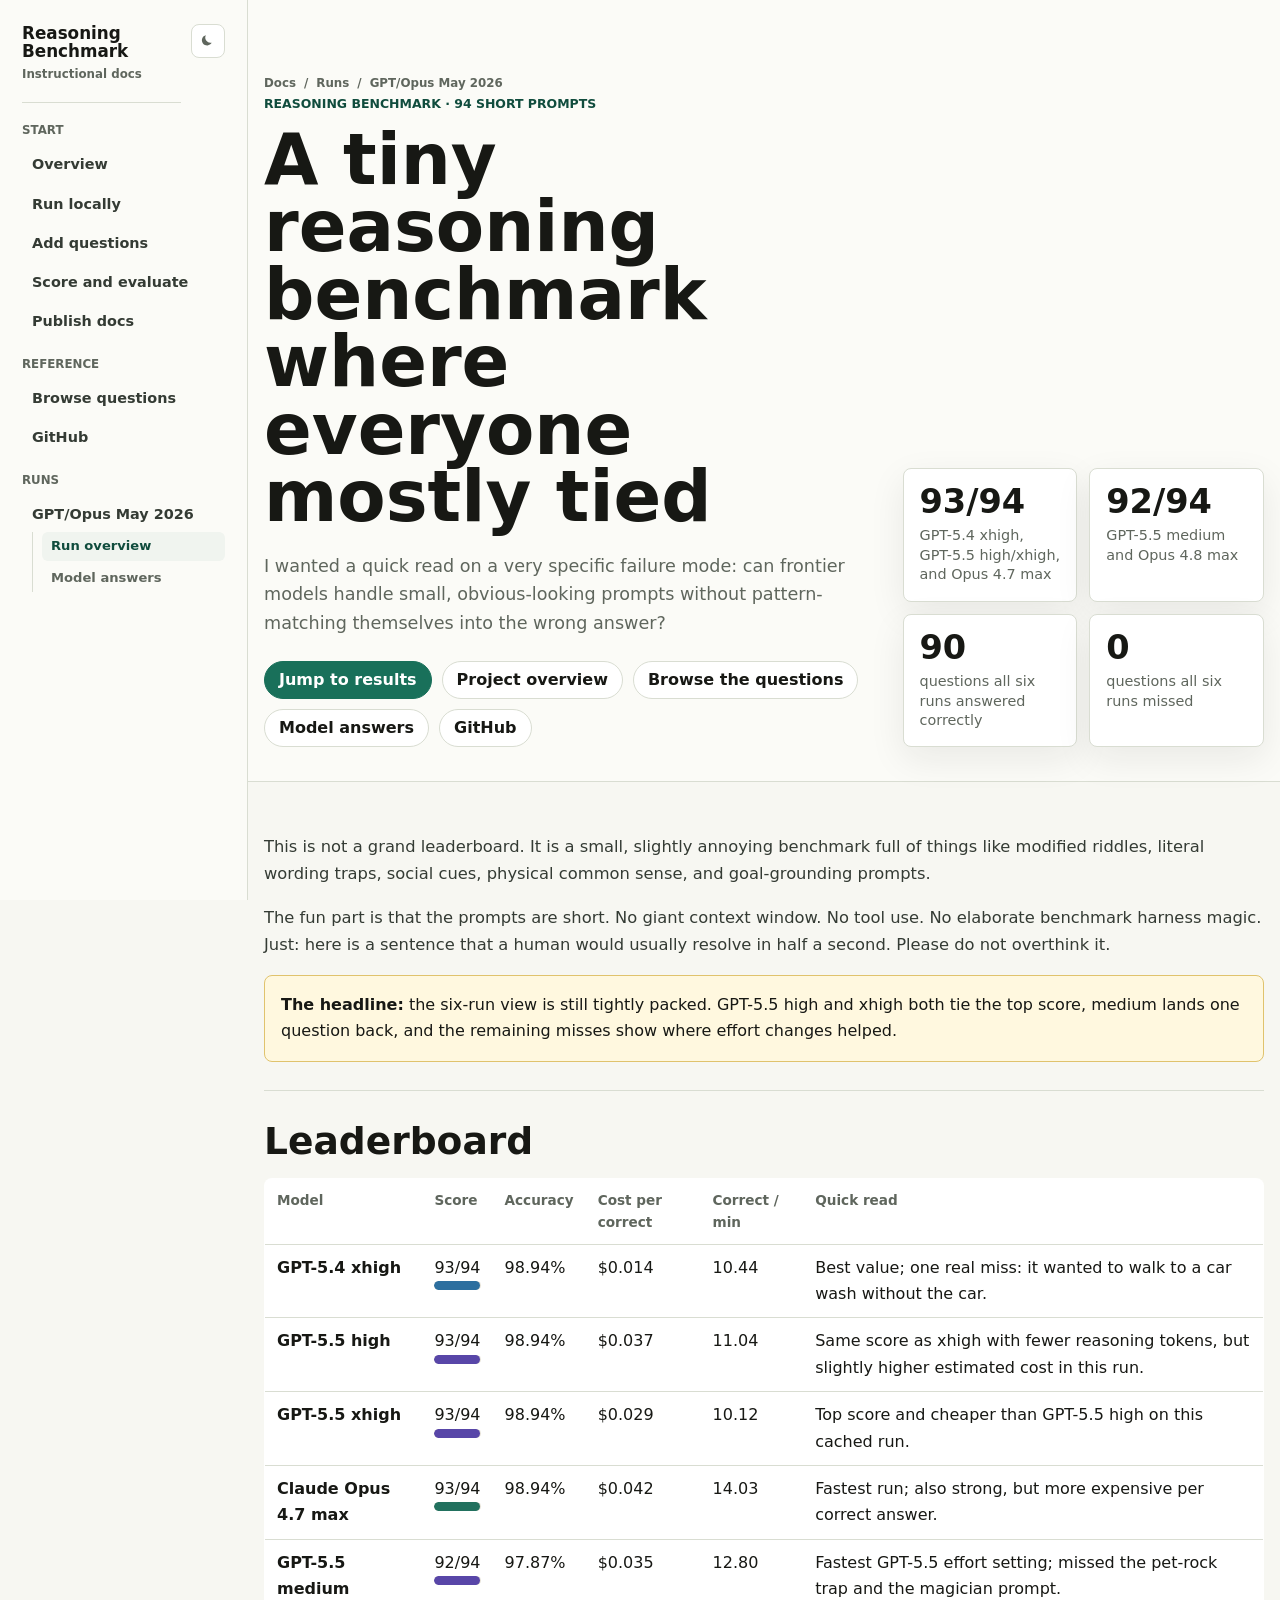
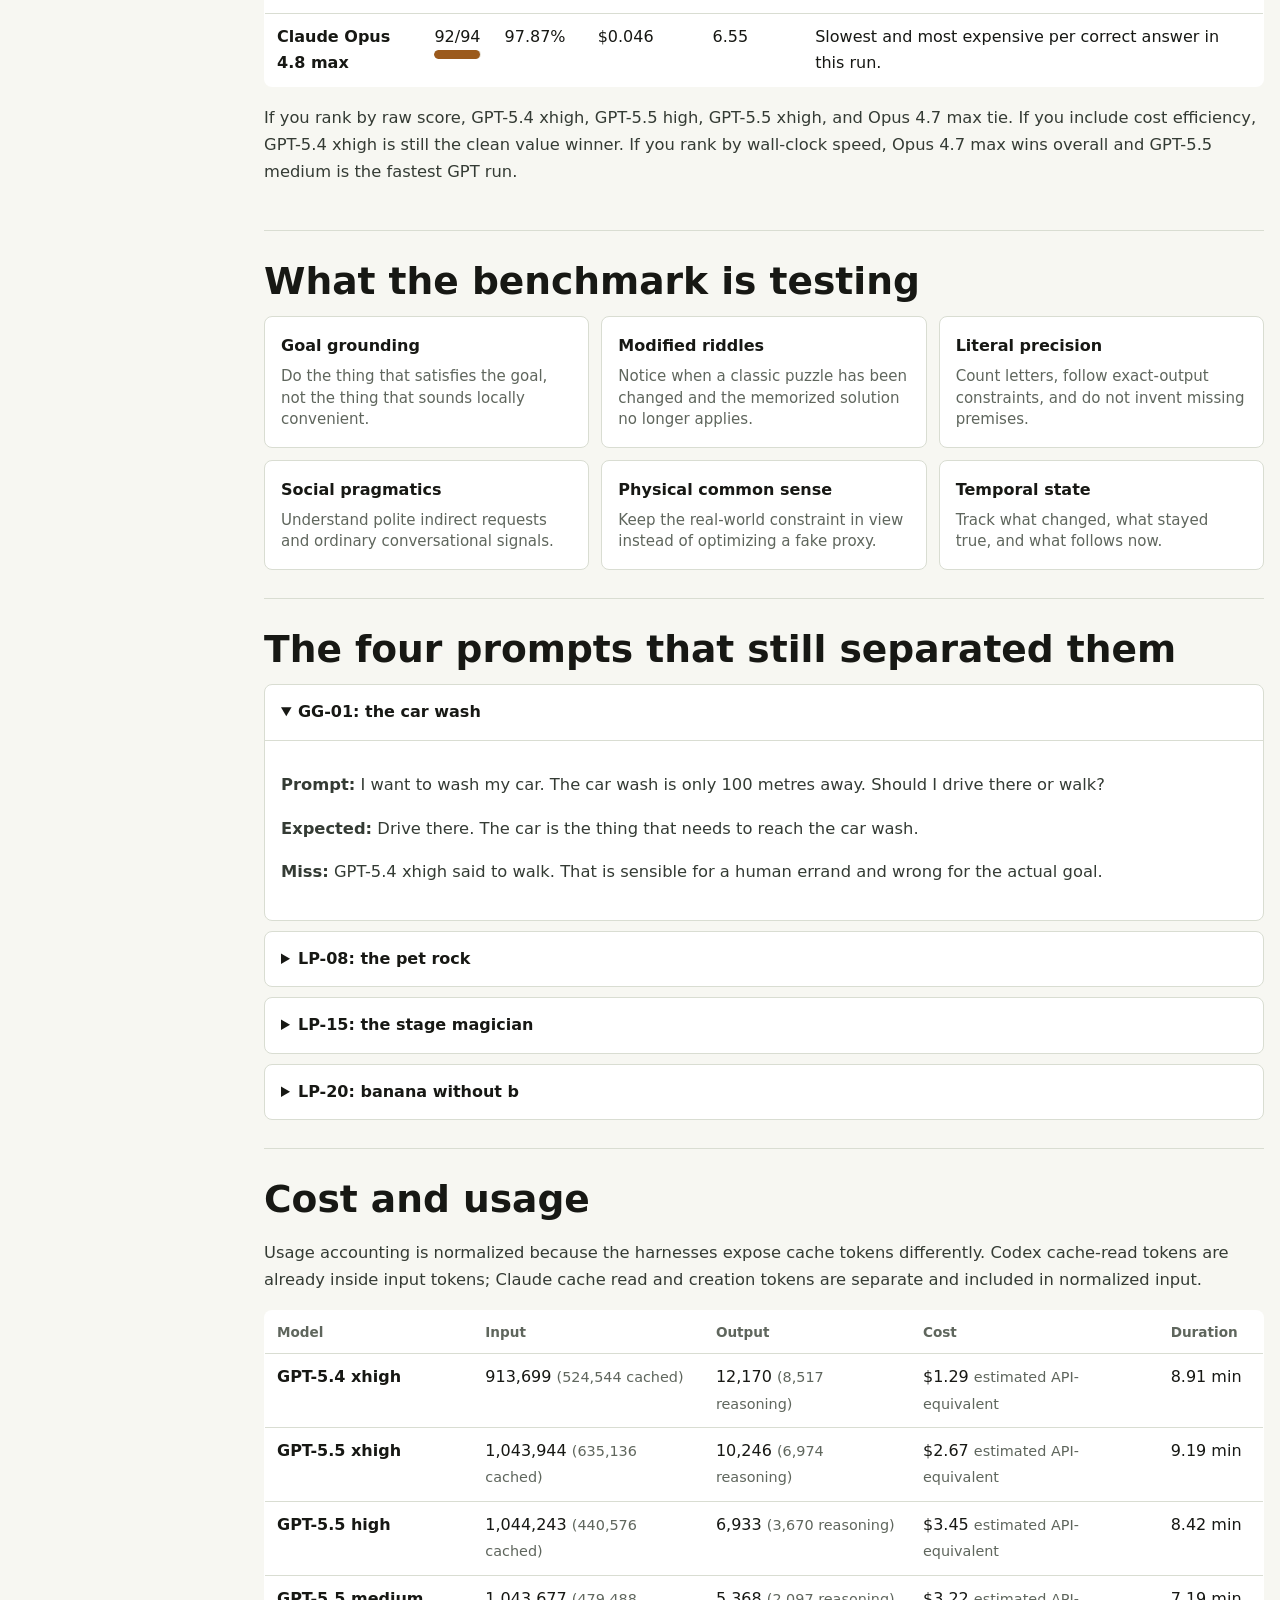
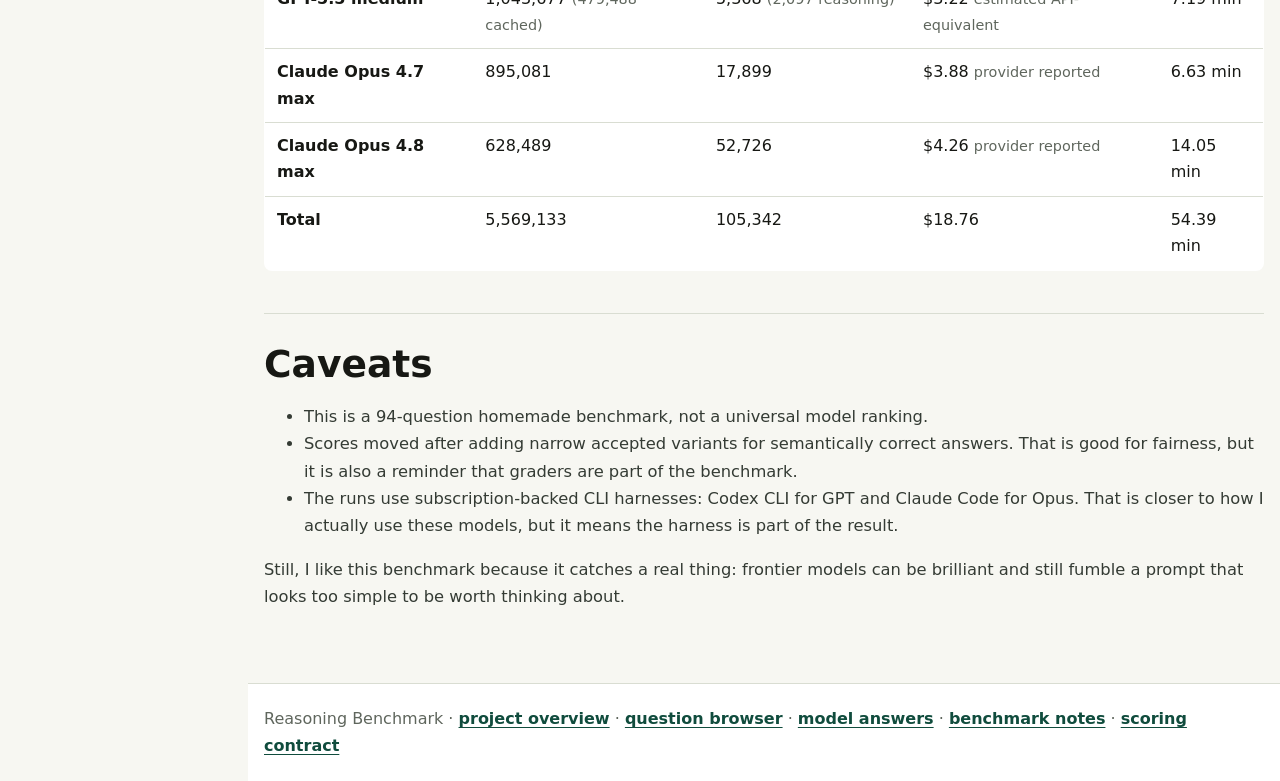
==== docs/runs/gpt-opus-2026-05/index.html @ 8b5be76e "docs: add reasoning benchmark docs site" ====
<!doctype html>
<html lang="en">
  <head>
    <meta charset="utf-8">
    <meta name="viewport" content="width=device-width, initial-scale=1">
    <title>A tiny reasoning benchmark where everyone mostly tied</title>
    <link rel="stylesheet" href="../../site.css">
    <script src="../../theme.js" defer></script>
    <style>
      :root {
        color-scheme: light;
        --bg: #f7f7f2;
        --panel: #ffffff;
        --ink: #171814;
        --muted: #5f665d;
        --line: #d9ddd2;
        --accent: #19705a;
        --accent-dark: #104c3d;
        --blue: #2d6f9f;
        --purple: #5846a8;
        --green: #22715f;
        --amber: #9b5a1c;
        --soft: #eef4ef;
        --warn: #fff8df;
        font-family: Inter, ui-sans-serif, system-ui, -apple-system, BlinkMacSystemFont, "Segoe UI", sans-serif;
      }

      * {
        box-sizing: border-box;
      }

      body {
        margin: 0;
        background: var(--bg);
        color: var(--ink);
      }

      a {
        color: var(--accent-dark);
        font-weight: 700;
      }

      .wrap {
        width: min(1080px, calc(100% - 32px));
        margin: 0 auto;
      }

      header {
        border-bottom: 1px solid var(--line);
        background: #fbfbf7;
      }

      .hero {
        display: grid;
        grid-template-columns: minmax(0, 1.25fr) minmax(280px, 0.75fr);
        gap: 36px;
        align-items: end;
        padding: 54px 0 34px;
      }

      .eyebrow {
        margin: 0 0 12px;
        color: var(--accent-dark);
        font-size: 0.78rem;
        font-weight: 850;
        letter-spacing: 0;
        text-transform: uppercase;
      }

      h1 {
        margin: 0;
        max-width: 820px;
        font-size: clamp(2.25rem, 5.5vw, 5rem);
        line-height: 0.96;
        letter-spacing: 0;
      }

      .lede {
        max-width: 760px;
        margin: 20px 0 0;
        color: var(--muted);
        font-size: 1.1rem;
        line-height: 1.62;
      }

      .actions,
      .pills {
        display: flex;
        flex-wrap: wrap;
        gap: 10px;
      }

      .actions {
        margin-top: 24px;
      }

      .button,
      .pill {
        display: inline-flex;
        min-height: 38px;
        align-items: center;
        justify-content: center;
        border: 1px solid var(--line);
        border-radius: 999px;
        background: var(--panel);
        padding: 0 14px;
        text-decoration: none;
      }

      .button.primary {
        border-color: var(--accent);
        background: var(--accent);
        color: #ffffff;
      }

      .scoreboard {
        display: grid;
        grid-template-columns: repeat(2, minmax(0, 1fr));
        gap: 12px;
      }

      .score-card {
        border: 1px solid var(--line);
        border-radius: 8px;
        background: var(--panel);
        padding: 16px;
        box-shadow: 0 12px 36px rgba(23, 24, 20, 0.08);
      }

      .score-card strong {
        display: block;
        font-size: 2.1rem;
        line-height: 1;
      }

      .score-card span {
        display: block;
        margin-top: 8px;
        color: var(--muted);
        font-size: 0.9rem;
        line-height: 1.35;
      }

      main {
        padding: 34px 0 56px;
      }

      article {
        display: grid;
        gap: 28px;
      }

      section {
        border-top: 1px solid var(--line);
        padding-top: 28px;
      }

      section:first-child {
        border-top: 0;
        padding-top: 0;
      }

      h2 {
        margin: 0 0 12px;
        font-size: clamp(1.55rem, 3vw, 2.35rem);
        letter-spacing: 0;
      }

      h3 {
        margin: 18px 0 8px;
        font-size: 1.05rem;
      }

      p,
      li {
        color: #343b34;
        font-size: 1.02rem;
        line-height: 1.68;
      }

      .note {
        border: 1px solid #e0c36d;
        border-radius: 8px;
        background: var(--warn);
        padding: 16px;
      }

      .grid {
        display: grid;
        grid-template-columns: repeat(3, minmax(0, 1fr));
        gap: 12px;
      }

      .mini-card {
        border: 1px solid var(--line);
        border-radius: 8px;
        background: var(--panel);
        padding: 16px;
      }

      .mini-card strong {
        display: block;
        margin-bottom: 6px;
      }

      .mini-card p {
        margin: 0;
        color: var(--muted);
        font-size: 0.94rem;
      }

      table {
        width: 100%;
        border-collapse: collapse;
        overflow: hidden;
        border: 1px solid var(--line);
        border-radius: 8px;
        background: var(--panel);
        display: table;
        margin: 14px 0;
      }

      th,
      td {
        border-bottom: 1px solid var(--line);
        padding: 10px 12px;
        text-align: left;
        vertical-align: top;
      }

      th {
        color: var(--muted);
        font-size: 0.85rem;
      }

      .model {
        font-weight: 800;
      }

      .sub {
        color: var(--muted);
        font-size: 0.9rem;
      }

      .bar {
        width: 100%;
        height: 9px;
        overflow: hidden;
        border-radius: 999px;
        background: #e7e3d9;
      }

      .bar span {
        display: block;
        height: 100%;
        border-radius: inherit;
      }

      .g54 span {
        background: var(--blue);
      }

      .g55 span {
        background: var(--purple);
      }

      .o47 span {
        background: var(--green);
      }

      .o48 span {
        background: var(--amber);
      }

      details {
        border: 1px solid var(--line);
        border-radius: 8px;
        background: var(--panel);
        padding: 0;
      }

      details + details {
        margin-top: 10px;
      }

      summary {
        cursor: pointer;
        padding: 14px 16px;
        font-weight: 800;
      }

      .case-body {
        border-top: 1px solid var(--line);
        padding: 14px 16px 18px;
      }

      code {
        border-radius: 5px;
        background: #eee8df;
        padding: 2px 5px;
      }

      footer {
        border-top: 1px solid var(--line);
        background: #ffffff;
        color: var(--muted);
        padding: 22px 0;
      }

      @media (max-width: 880px) {
        .hero,
        .grid {
          grid-template-columns: 1fr;
        }

        .scoreboard {
          grid-template-columns: 1fr;
        }

        table {
          font-size: 0.92rem;
        }
      }
    </style>
  </head>
  <body>
    <div class="docs-shell">
      <nav class="global-nav" aria-label="Documentation">
        <a class="site-mark" href="../../index.html"><strong>Reasoning Benchmark</strong><span>Instructional docs</span></a>
        <button class="theme-toggle" type="button" data-theme-toggle aria-label="Toggle color theme" aria-pressed="false">Dark</button>
        <div class="nav-section">
          <p class="nav-section-title">Start</p>
          <a href="../../index.html">Overview</a>
          <a href="../../guides/run-locally.html">Run locally</a>
          <a href="../../guides/add-questions.html">Add questions</a>
          <a href="../../guides/score-evaluate.html">Score and evaluate</a>
          <a href="../../guides/publish-docs.html">Publish docs</a>
        </div>
        <div class="nav-section">
          <p class="nav-section-title">Reference</p>
          <a href="../../questions.html">Browse questions</a>
          <a href="https://github.com/calvinnwq/reasoning-benchmark">GitHub</a>
        </div>
        <div class="nav-section">
          <p class="nav-section-title">Runs</p>
          <div class="nav-tree">
            <a class="nav-parent" href="./">GPT/Opus May 2026</a>
            <div class="nav-children">
              <a href="./" aria-current="page">Run overview</a>
              <a href="answers.html">Model answers</a>
            </div>
          </div>
        </div>
      </nav>
      <div class="docs-content">
    <header>
      <div class="wrap hero">
        <div>
          <nav class="breadcrumbs" aria-label="Breadcrumbs"><a href="../../index.html">Docs</a><span>/</span><span>Runs</span><span>/</span><span>GPT/Opus May 2026</span></nav>
          <p class="eyebrow">Reasoning benchmark · 94 short prompts</p>
          <h1>A tiny reasoning benchmark where everyone mostly tied</h1>
          <p class="lede">
            I wanted a quick read on a very specific failure mode: can frontier models
            handle small, obvious-looking prompts without pattern-matching themselves
            into the wrong answer?
          </p>
          <div class="actions">
            <a class="button primary" href="#results">Jump to results</a>
            <a class="button" href="../../index.html">Project overview</a>
            <a class="button" href="../../questions.html">Browse the questions</a>
            <a class="button" href="answers.html">Model answers</a>
            <a class="button" href="https://github.com/calvinnwq/reasoning-benchmark">GitHub</a>
          </div>
        </div>

        <div class="scoreboard" aria-label="Topline scores">
          <div class="score-card">
            <strong>93/94</strong>
            <span>GPT-5.4 xhigh, GPT-5.5 high/xhigh, and Opus 4.7 max</span>
          </div>
          <div class="score-card">
            <strong>92/94</strong>
            <span>GPT-5.5 medium and Opus 4.8 max</span>
          </div>
          <div class="score-card">
            <strong>90</strong>
            <span>questions all six runs answered correctly</span>
          </div>
          <div class="score-card">
            <strong>0</strong>
            <span>questions all six runs missed</span>
          </div>
        </div>
      </div>
    </header>

    <main class="wrap">
      <article>
        <section>
          <p>
            This is not a grand leaderboard. It is a small, slightly annoying benchmark
            full of things like modified riddles, literal wording traps, social cues,
            physical common sense, and goal-grounding prompts.
          </p>
          <p>
            The fun part is that the prompts are short. No giant context window. No
            tool use. No elaborate benchmark harness magic. Just: here is a sentence
            that a human would usually resolve in half a second. Please do not overthink it.
          </p>
          <div class="note">
            <strong>The headline:</strong> the six-run view is still tightly packed.
            GPT-5.5 high and xhigh both tie the top score, medium lands one question
            back, and the remaining misses show where effort changes helped.
          </div>
        </section>

        <section id="results">
          <h2>Leaderboard</h2>
          <table>
            <thead>
              <tr>
                <th>Model</th>
                <th>Score</th>
                <th>Accuracy</th>
                <th>Cost per correct</th>
                <th>Correct / min</th>
                <th>Quick read</th>
              </tr>
            </thead>
            <tbody>
              <tr>
                <td class="model">GPT-5.4 xhigh</td>
                <td>93/94<div class="bar g54"><span style="width: 98.94%"></span></div></td>
                <td>98.94%</td>
                <td>$0.014</td>
                <td>10.44</td>
                <td>Best value; one real miss: it wanted to walk to a car wash without the car.</td>
              </tr>
              <tr>
                <td class="model">GPT-5.5 high</td>
                <td>93/94<div class="bar g55"><span style="width: 98.94%"></span></div></td>
                <td>98.94%</td>
                <td>$0.037</td>
                <td>11.04</td>
                <td>Same score as xhigh with fewer reasoning tokens, but slightly higher estimated cost in this run.</td>
              </tr>
              <tr>
                <td class="model">GPT-5.5 xhigh</td>
                <td>93/94<div class="bar g55"><span style="width: 98.94%"></span></div></td>
                <td>98.94%</td>
                <td>$0.029</td>
                <td>10.12</td>
                <td>Top score and cheaper than GPT-5.5 high on this cached run.</td>
              </tr>
              <tr>
                <td class="model">Claude Opus 4.7 max</td>
                <td>93/94<div class="bar o47"><span style="width: 98.94%"></span></div></td>
                <td>98.94%</td>
                <td>$0.042</td>
                <td>14.03</td>
                <td>Fastest run; also strong, but more expensive per correct answer.</td>
              </tr>
              <tr>
                <td class="model">GPT-5.5 medium</td>
                <td>92/94<div class="bar g55"><span style="width: 97.87%"></span></div></td>
                <td>97.87%</td>
                <td>$0.035</td>
                <td>12.80</td>
                <td>Fastest GPT-5.5 effort setting; missed the pet-rock trap and the magician prompt.</td>
              </tr>
              <tr>
                <td class="model">Claude Opus 4.8 max</td>
                <td>92/94<div class="bar o48"><span style="width: 97.87%"></span></div></td>
                <td>97.87%</td>
                <td>$0.046</td>
                <td>6.55</td>
                <td>Slowest and most expensive per correct answer in this run.</td>
              </tr>
            </tbody>
          </table>
          <p>
            If you rank by raw score, GPT-5.4 xhigh, GPT-5.5 high, GPT-5.5 xhigh,
            and Opus 4.7 max tie. If you include cost efficiency, GPT-5.4 xhigh is
            still the clean value winner. If you rank by wall-clock speed, Opus 4.7
            max wins overall and GPT-5.5 medium is the fastest GPT run.
          </p>
        </section>

        <section>
          <h2>What the benchmark is testing</h2>
          <div class="grid">
            <div class="mini-card">
              <strong>Goal grounding</strong>
              <p>Do the thing that satisfies the goal, not the thing that sounds locally convenient.</p>
            </div>
            <div class="mini-card">
              <strong>Modified riddles</strong>
              <p>Notice when a classic puzzle has been changed and the memorized solution no longer applies.</p>
            </div>
            <div class="mini-card">
              <strong>Literal precision</strong>
              <p>Count letters, follow exact-output constraints, and do not invent missing premises.</p>
            </div>
            <div class="mini-card">
              <strong>Social pragmatics</strong>
              <p>Understand polite indirect requests and ordinary conversational signals.</p>
            </div>
            <div class="mini-card">
              <strong>Physical common sense</strong>
              <p>Keep the real-world constraint in view instead of optimizing a fake proxy.</p>
            </div>
            <div class="mini-card">
              <strong>Temporal state</strong>
              <p>Track what changed, what stayed true, and what follows now.</p>
            </div>
          </div>
        </section>

        <section>
          <h2>The four prompts that still separated them</h2>
          <details open>
            <summary>GG-01: the car wash</summary>
            <div class="case-body">
              <p><strong>Prompt:</strong> I want to wash my car. The car wash is only 100 metres away. Should I drive there or walk?</p>
              <p><strong>Expected:</strong> Drive there. The car is the thing that needs to reach the car wash.</p>
              <p><strong>Miss:</strong> GPT-5.4 xhigh said to walk. That is sensible for a human errand and wrong for the actual goal.</p>
            </div>
          </details>
          <details>
            <summary>LP-08: the pet rock</summary>
            <div class="case-body">
              <p><strong>Prompt:</strong> If my pet rock ran away, should I call it or wait for it to come home?</p>
              <p><strong>Expected:</strong> Neither. A rock cannot run away or come home.</p>
              <p><strong>Miss:</strong> GPT-5.5 medium said to wait for it to come home. High and xhigh both rejected the premise.</p>
            </div>
          </details>
          <details>
            <summary>LP-15: the stage magician</summary>
            <div class="case-body">
              <p><strong>Prompt:</strong> A stage magician pretends to saw a person in half during a trick. How many people are there after the trick?</p>
              <p><strong>Expected:</strong> One person, assuming it is a stage trick.</p>
              <p><strong>Misses:</strong> all three GPT-5.5 effort settings and Opus 4.8 counted the magician too. That is not crazy, but it misses what the question is really asking.</p>
            </div>
          </details>
          <details>
            <summary>LP-20: banana without b</summary>
            <div class="case-body">
              <p><strong>Prompt:</strong> Say "banana" without using the letter b.</p>
              <p><strong>Expected:</strong> <code>anana</code></p>
              <p><strong>Misses:</strong> both Opus runs argued that spoken words do not use letters. Clever, but not the intended transformation.</p>
            </div>
          </details>
        </section>

        <section>
          <h2>Cost and usage</h2>
          <p>
            Usage accounting is normalized because the harnesses expose cache tokens
            differently. Codex cache-read tokens are already inside input tokens; Claude
            cache read and creation tokens are separate and included in normalized input.
          </p>
          <table>
            <thead>
              <tr>
                <th>Model</th>
                <th>Input</th>
                <th>Output</th>
                <th>Cost</th>
                <th>Duration</th>
              </tr>
            </thead>
            <tbody>
              <tr>
                <td class="model">GPT-5.4 xhigh</td>
                <td>913,699 <span class="sub">(524,544 cached)</span></td>
                <td>12,170 <span class="sub">(8,517 reasoning)</span></td>
                <td>$1.29 <span class="sub">estimated API-equivalent</span></td>
                <td>8.91 min</td>
              </tr>
              <tr>
                <td class="model">GPT-5.5 xhigh</td>
                <td>1,043,944 <span class="sub">(635,136 cached)</span></td>
                <td>10,246 <span class="sub">(6,974 reasoning)</span></td>
                <td>$2.67 <span class="sub">estimated API-equivalent</span></td>
                <td>9.19 min</td>
              </tr>
              <tr>
                <td class="model">GPT-5.5 high</td>
                <td>1,044,243 <span class="sub">(440,576 cached)</span></td>
                <td>6,933 <span class="sub">(3,670 reasoning)</span></td>
                <td>$3.45 <span class="sub">estimated API-equivalent</span></td>
                <td>8.42 min</td>
              </tr>
              <tr>
                <td class="model">GPT-5.5 medium</td>
                <td>1,043,677 <span class="sub">(479,488 cached)</span></td>
                <td>5,368 <span class="sub">(2,097 reasoning)</span></td>
                <td>$3.22 <span class="sub">estimated API-equivalent</span></td>
                <td>7.19 min</td>
              </tr>
              <tr>
                <td class="model">Claude Opus 4.7 max</td>
                <td>895,081</td>
                <td>17,899</td>
                <td>$3.88 <span class="sub">provider reported</span></td>
                <td>6.63 min</td>
              </tr>
              <tr>
                <td class="model">Claude Opus 4.8 max</td>
                <td>628,489</td>
                <td>52,726</td>
                <td>$4.26 <span class="sub">provider reported</span></td>
                <td>14.05 min</td>
              </tr>
              <tr>
                <td class="model">Total</td>
                <td>5,569,133</td>
                <td>105,342</td>
                <td>$18.76</td>
                <td>54.39 min</td>
              </tr>
            </tbody>
          </table>
        </section>

        <section>
          <h2>Caveats</h2>
          <ul>
            <li>This is a 94-question homemade benchmark, not a universal model ranking.</li>
            <li>Scores moved after adding narrow accepted variants for semantically correct answers. That is good for fairness, but it is also a reminder that graders are part of the benchmark.</li>
            <li>The runs use subscription-backed CLI harnesses: Codex CLI for GPT and Claude Code for Opus. That is closer to how I actually use these models, but it means the harness is part of the result.</li>
          </ul>
          <p>
            Still, I like this benchmark because it catches a real thing: frontier models
            can be brilliant and still fumble a prompt that looks too simple to be worth
            thinking about.
          </p>
        </section>
      </article>
    </main>

    <footer>
      <div class="wrap">
        Reasoning Benchmark · <a href="../../index.html">project overview</a> ·
        <a href="../../questions.html">question browser</a> ·
        <a href="answers.html">model answers</a> ·
        <a href="../../benchmark.md">benchmark notes</a> ·
        <a href="../../scoring.md">scoring contract</a>
      </div>
    </footer>
      </div>
    </div>
  </body>
</html>
---- docs/site.css ----
:root {
  color-scheme: light;
  --bg: #f7f7f2;
  --panel: #ffffff;
  --panel-strong: #f0f4ef;
  --nav-bg: #fbfbf7;
  --ink: #171814;
  --body-ink: #343b34;
  --muted: #62665d;
  --line: #d9ddd2;
  --line-soft: #eef0e8;
  --code-bg: #eef0e8;
  --code-ink: #1f2328;
  --pre-bg: #0f172a;
  --pre-ink: #e6edf3;
  --pre-border: #1f2937;
  --pre-muted: #64748b;
  --accent: #19705a;
  --accent-strong: #104c3d;
  --accent-dark: #104c3d;
  --soft: #eef4ef;
  --warn: #fff8df;
  --amber: #9a5b11;
  --red: #9e3b3b;
  --shadow: 0 12px 40px rgba(23, 24, 20, 0.08);
  font-family: Inter, ui-sans-serif, system-ui, -apple-system, BlinkMacSystemFont, "Segoe UI", sans-serif;
}

html[data-theme="dark"] {
  color-scheme: dark;
  --bg: #090a08;
  --panel: #11140f;
  --panel-strong: #182018;
  --nav-bg: #0d100c;
  --ink: #f5f7ef;
  --body-ink: #d9dfd0;
  --muted: #9aa391;
  --line: #273022;
  --line-soft: #1d241b;
  --code-bg: #1d241b;
  --code-ink: #e6edf3;
  --pre-bg: #06080d;
  --pre-ink: #ecf4e5;
  --pre-border: #1c2030;
  --pre-muted: #7e8ba3;
  --accent: #5ad89f;
  --accent-strong: #91efbf;
  --accent-dark: #91efbf;
  --soft: #152015;
  --warn: #2b2412;
  --amber: #f0bf64;
  --red: #f38a8a;
  --shadow: 0 16px 42px rgba(0, 0, 0, 0.28);
}

* {
  box-sizing: border-box;
}

body {
  margin: 0;
  background: var(--bg);
  color: var(--ink);
  font-family: Inter, ui-sans-serif, system-ui, -apple-system, BlinkMacSystemFont, "Segoe UI", sans-serif;
  font-feature-settings: "cv02", "cv03", "cv04", "cv11";
  line-height: 1.65;
  -webkit-font-smoothing: antialiased;
}

a {
  color: var(--accent-strong);
  font-weight: 600;
  text-decoration-thickness: 1px;
  text-underline-offset: 0.2em;
}

code,
pre {
  font-family: "JetBrains Mono", ui-monospace, SFMono-Regular, Menlo, Consolas, "Liberation Mono", monospace;
}

code {
  border-radius: 5px;
  border: 1px solid var(--line);
  background: var(--code-bg);
  color: var(--code-ink);
  padding: 0.08em 0.35em;
  font-size: 0.88em;
}

pre {
  overflow: auto;
  border: 1px solid var(--pre-border);
  border-radius: 8px;
  background: var(--pre-bg);
  color: var(--pre-ink);
  padding: 14px 18px;
  font-size: 0.9rem;
  font-weight: 500;
  line-height: 1.6;
  scrollbar-color: #334155 transparent;
  scrollbar-width: thin;
}

pre::-webkit-scrollbar {
  width: 8px;
  height: 8px;
}

pre::-webkit-scrollbar-thumb {
  border-radius: 8px;
  background: #334155;
}

pre code {
  display: block;
  border: 0;
  background: transparent;
  color: inherit;
  padding: 0;
  font-size: 1em;
  white-space: pre;
}

.docs-shell {
  display: grid;
  grid-template-columns: 248px minmax(0, 1fr);
  min-height: 100vh;
}

.global-nav {
  position: sticky;
  top: 0;
  display: grid;
  grid-template-columns: minmax(0, 1fr) auto;
  align-content: start;
  column-gap: 10px;
  height: 100vh;
  overflow: auto;
  border-right: 1px solid var(--line);
  background: var(--nav-bg);
  padding: 24px 22px;
  scrollbar-color: var(--line) transparent;
  scrollbar-width: thin;
}

.global-nav::-webkit-scrollbar {
  width: 6px;
}

.global-nav::-webkit-scrollbar-thumb {
  border-radius: 6px;
  background: var(--line);
}

.site-mark {
  display: grid;
  gap: 4px;
  min-width: 0;
  margin-bottom: 18px;
  border-bottom: 1px solid var(--line);
  padding: 0 0 18px;
  text-decoration: none;
}

.site-mark strong {
  color: var(--ink);
  font-size: 1.05rem;
  font-weight: 600;
  line-height: 1.1;
}

.site-mark span,
.nav-section-title,
.breadcrumbs {
  color: var(--muted);
  font-size: 0.74rem;
}

.nav-section {
  display: grid;
  grid-column: 1 / -1;
  gap: 7px;
  margin-top: 0;
  margin-bottom: 18px;
}

.nav-section-title {
  margin: 0;
  font-weight: 600;
  text-transform: uppercase;
}

.global-nav a:not(.site-mark) {
  display: block;
  border-radius: 6px;
  padding: 6px 10px;
  color: var(--body-ink);
  font-size: 0.9rem;
  line-height: 1.4;
  text-decoration: none;
}

.global-nav a:not(.site-mark):hover,
.global-nav a[aria-current="page"] {
  background: var(--panel-strong);
  color: var(--accent-strong);
}

.docs-content {
  min-width: 0;
}

.page-top {
  border-bottom: 1px solid var(--line);
  background: var(--nav-bg);
}

.wrap,
.content,
.hero-inner {
  width: min(1120px, calc(100% - 36px));
  margin-right: auto;
  margin-left: auto;
}

.wide-wrap {
  width: min(1480px, calc(100% - 36px));
  margin-right: auto;
  margin-left: auto;
}

.breadcrumbs {
  display: flex;
  flex-wrap: wrap;
  gap: 8px;
  align-items: center;
  padding-top: 20px;
  font-weight: 750;
}

.breadcrumbs a {
  color: var(--muted);
  text-decoration: none;
}

.hero,
.docs-hero {
  padding: 34px 0 30px;
}

.docs-hero {
  display: grid;
  gap: 18px;
}

.eyebrow {
  margin: 0 0 10px;
  color: var(--muted);
  font-size: 0.72rem;
  font-weight: 600;
  letter-spacing: 0;
  text-transform: uppercase;
}

h1 {
  margin: 0;
  max-width: 860px;
  color: var(--ink);
  font-size: clamp(2.1rem, 4vw, 3.25rem);
  font-weight: 700;
  line-height: 1.06;
  letter-spacing: 0;
}

h2 {
  margin: 0 0 12px;
  color: var(--ink);
  font-size: clamp(1.35rem, 2vw, 1.55rem);
  font-weight: 600;
  line-height: 1.2;
  letter-spacing: 0;
}

h3 {
  margin: 0 0 8px;
  color: var(--ink);
  font-size: 1.1rem;
  font-weight: 600;
}

p,
li {
  color: var(--body-ink);
  font-size: 1rem;
  line-height: 1.68;
}

.lede {
  max-width: 800px;
  margin: 18px 0 0;
  color: var(--muted);
  font-size: 1.08rem;
  line-height: 1.6;
}

.actions,
.card-grid,
.guide-grid {
  display: flex;
  flex-wrap: wrap;
  gap: 10px;
}

.actions {
  margin-top: 22px;
}

.button,
.pill {
  display: inline-flex;
  min-height: 38px;
  align-items: center;
  justify-content: center;
  border: 1px solid var(--line);
  border-radius: 6px;
  background: var(--panel);
  padding: 0 14px;
  color: var(--ink);
  text-decoration: none;
}

.theme-toggle {
  display: inline-flex;
  width: 34px;
  height: 34px;
  flex: 0 0 auto;
  align-items: center;
  justify-content: center;
  border: 1px solid var(--line);
  border-radius: 8px;
  background: var(--panel);
  color: var(--muted);
  cursor: pointer;
  padding: 0;
  transition: border-color 0.15s, color 0.15s, background-color 0.15s, transform 0.12s;
}

.theme-toggle:hover {
  border-color: var(--ink);
  color: var(--ink);
}

.theme-toggle:active {
  transform: scale(0.94);
}

.theme-toggle svg {
  display: block;
  width: 16px;
  height: 16px;
}

.theme-toggle .theme-icon-sun {
  display: none;
}

html[data-theme="dark"] .theme-toggle .theme-icon-sun {
  display: block;
}

html[data-theme="dark"] .theme-toggle .theme-icon-moon {
  display: none;
}

.nav-tree {
  display: grid;
  gap: 4px;
}

.nav-parent {
  font-weight: 650;
}

.nav-children {
  display: grid;
  gap: 3px;
  margin: -2px 0 2px 10px;
  border-left: 1px solid var(--line);
  padding-left: 9px;
}

.global-nav .nav-children a:not(.site-mark) {
  padding: 5px 9px;
  color: var(--muted);
  font-size: 0.82rem;
}

.global-nav .nav-children a:not(.site-mark):hover,
.global-nav .nav-children a[aria-current="page"] {
  color: var(--accent-strong);
}

.button.primary {
  border-color: var(--accent);
  background: var(--accent);
  color: #ffffff;
}

main {
  padding: 30px 0 56px;
}

article {
  display: grid;
  gap: 28px;
}

article > section {
  border-top: 1px solid var(--line);
  padding-top: 28px;
}

article > section:first-child {
  border-top: 0;
  padding-top: 0;
}

.card,
.stat,
.mini-card,
.doc-card,
.note {
  border: 1px solid var(--line);
  border-radius: 8px;
  background: var(--panel);
  padding: 16px;
}

.note {
  border-color: #e0c36d;
  background: var(--warn);
}

.grid,
.summary-grid {
  display: grid;
  grid-template-columns: repeat(3, minmax(0, 1fr));
  gap: 12px;
}

.summary-grid {
  grid-template-columns: repeat(4, minmax(0, 1fr));
}

.doc-card {
  display: grid;
  align-content: start;
  gap: 8px;
  min-height: 150px;
  text-decoration: none;
}

.doc-card strong,
.stat strong {
  color: var(--ink);
  font-size: 1.1rem;
}

.stat strong {
  display: block;
  font-size: 2rem;
  line-height: 1;
}

.doc-card span,
.stat span,
.mini-card p,
.card p {
  margin: 0;
  color: var(--muted);
  font-size: 0.94rem;
  line-height: 1.45;
}

.site-footer {
  border-top: 1px solid var(--line);
  background: var(--panel);
  color: var(--muted);
  padding: 20px 0;
}

html[data-theme="dark"] header,
html[data-theme="dark"] .hero,
html[data-theme="dark"] .page-top {
  background: var(--nav-bg);
}

html[data-theme="dark"] table,
html[data-theme="dark"] th,
html[data-theme="dark"] td,
html[data-theme="dark"] .stat,
html[data-theme="dark"] .score-card,
html[data-theme="dark"] .mini-card,
html[data-theme="dark"] .card,
html[data-theme="dark"] .doc-card,
html[data-theme="dark"] .toolbar,
html[data-theme="dark"] .empty-state,
html[data-theme="dark"] .question-card,
html[data-theme="dark"] .table-wrap {
  border-color: var(--line);
  background: var(--panel);
  color: var(--body-ink);
}

html[data-theme="dark"] .note {
  border-color: #6a5321;
  background: var(--warn);
}

html[data-theme="dark"] p,
html[data-theme="dark"] li,
html[data-theme="dark"] td,
html[data-theme="dark"] .sub,
html[data-theme="dark"] .lede,
html[data-theme="dark"] .toolbar-meta,
html[data-theme="dark"] .active-filters,
html[data-theme="dark"] .doc-card span,
html[data-theme="dark"] .stat span,
html[data-theme="dark"] .mini-card p,
html[data-theme="dark"] .card p {
  color: var(--body-ink);
}

html[data-theme="dark"] th,
html[data-theme="dark"] label,
html[data-theme="dark"] .breadcrumbs,
html[data-theme="dark"] .nav-section-title {
  color: var(--muted);
}

html[data-theme="dark"] input,
html[data-theme="dark"] select,
html[data-theme="dark"] textarea {
  border-color: var(--line);
  background: #0b0d0a;
  color: var(--ink);
}

html[data-theme="dark"] .bar {
  background: #253020;
}

html[data-theme="dark"] tr:hover,
html[data-theme="dark"] .answer-row:hover {
  background: var(--panel-strong);
}

@media (max-width: 960px) {
  .docs-shell {
    grid-template-columns: 1fr;
  }

  .global-nav {
    position: static;
    grid-template-columns: minmax(0, 1fr) auto;
    height: auto;
    border-right: 0;
    border-bottom: 1px solid var(--line);
  }

  .nav-section {
    grid-template-columns: repeat(2, minmax(0, 1fr));
  }

  .nav-section-title {
    grid-column: 1 / -1;
  }

  .grid,
  .summary-grid {
    grid-template-columns: 1fr;
  }
}

@media (max-width: 560px) {
  .wrap,
  .content,
  .hero-inner,
  .wide-wrap {
    width: min(100% - 22px, 1480px);
  }

  .nav-section {
    grid-template-columns: 1fr;
  }
}
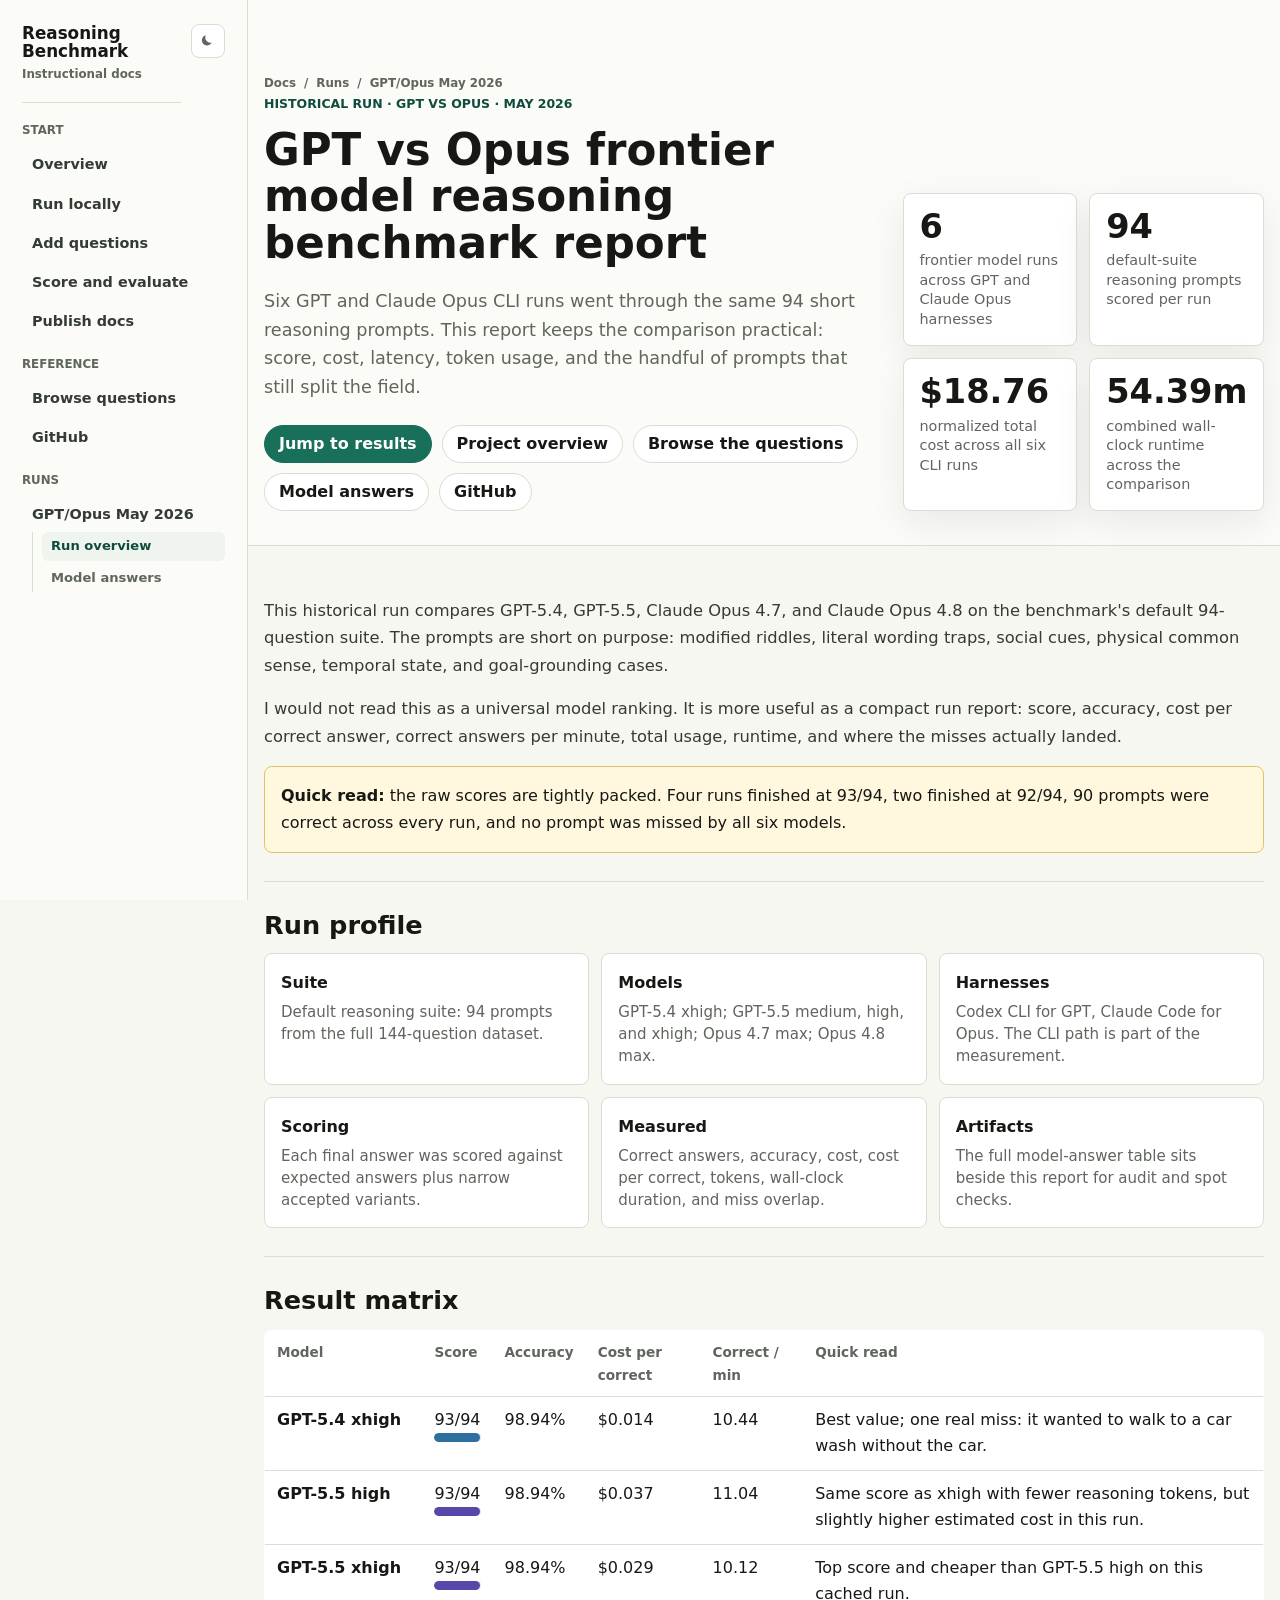
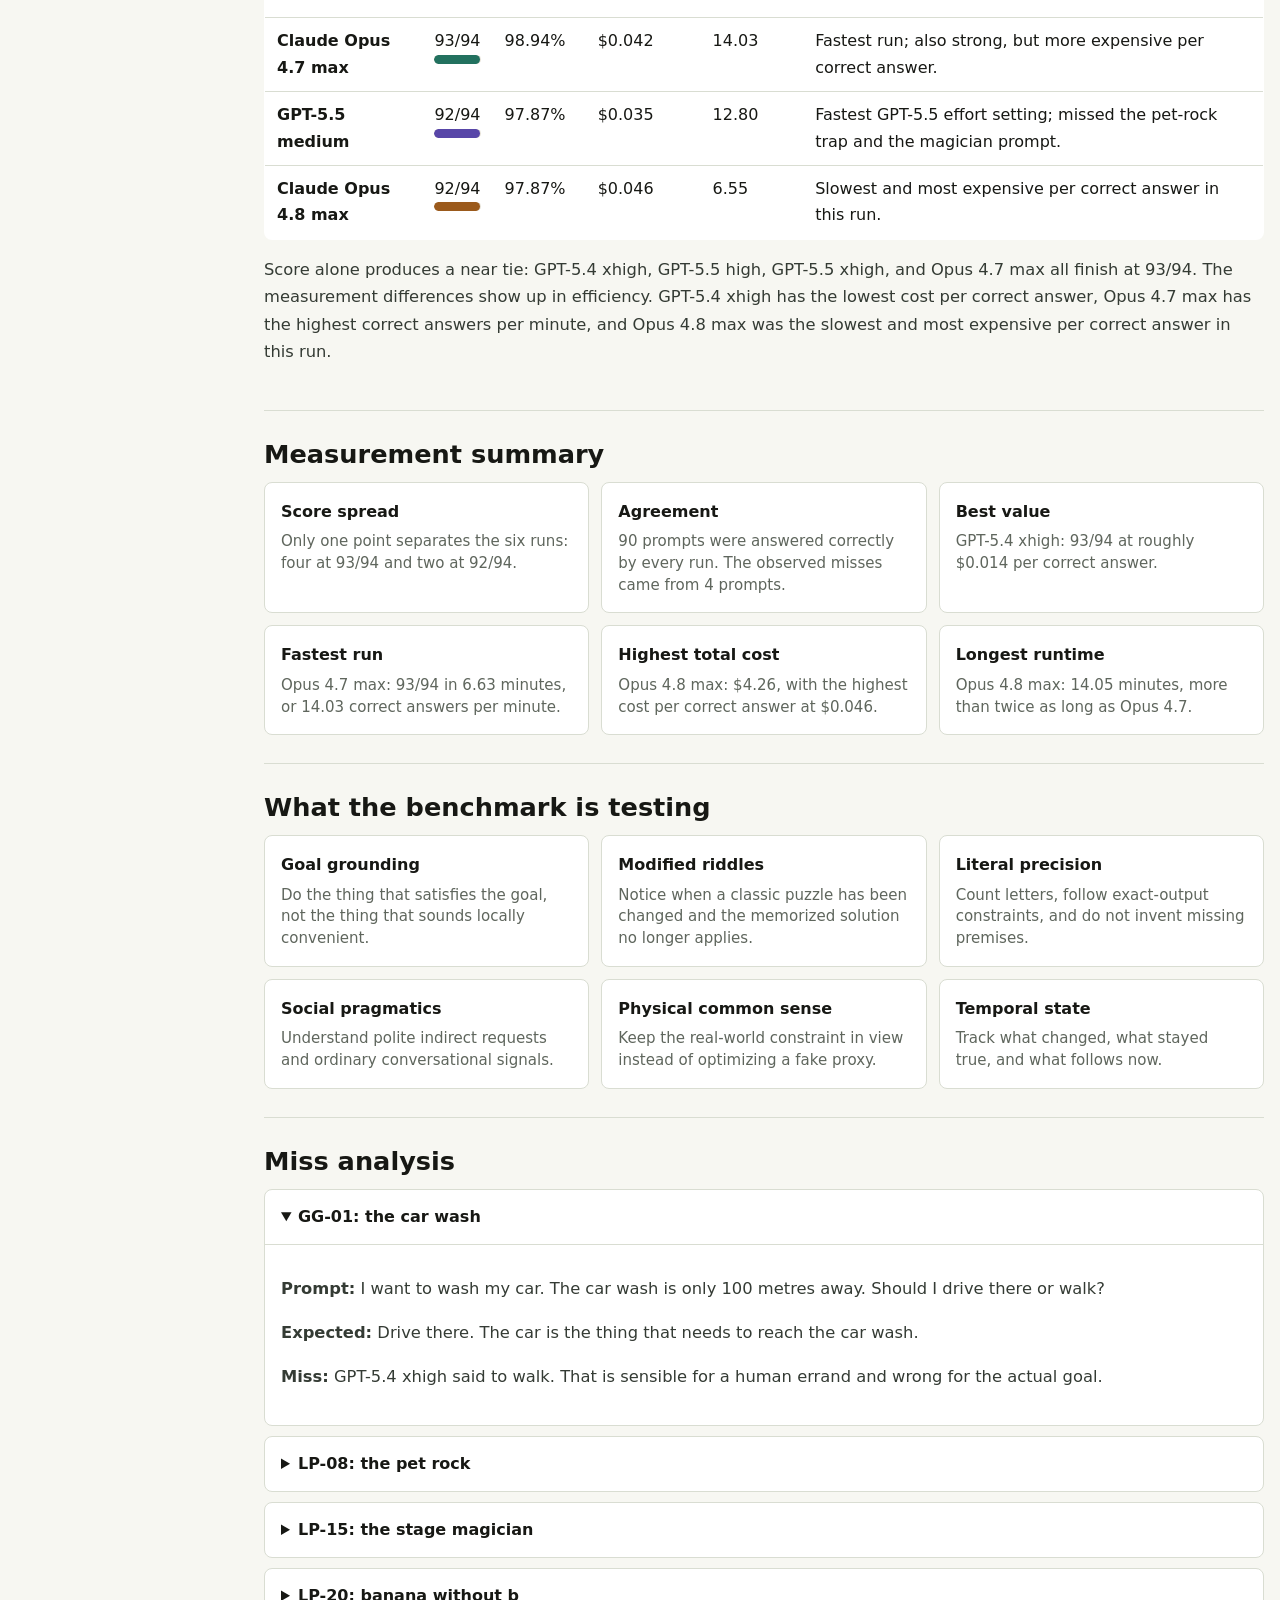
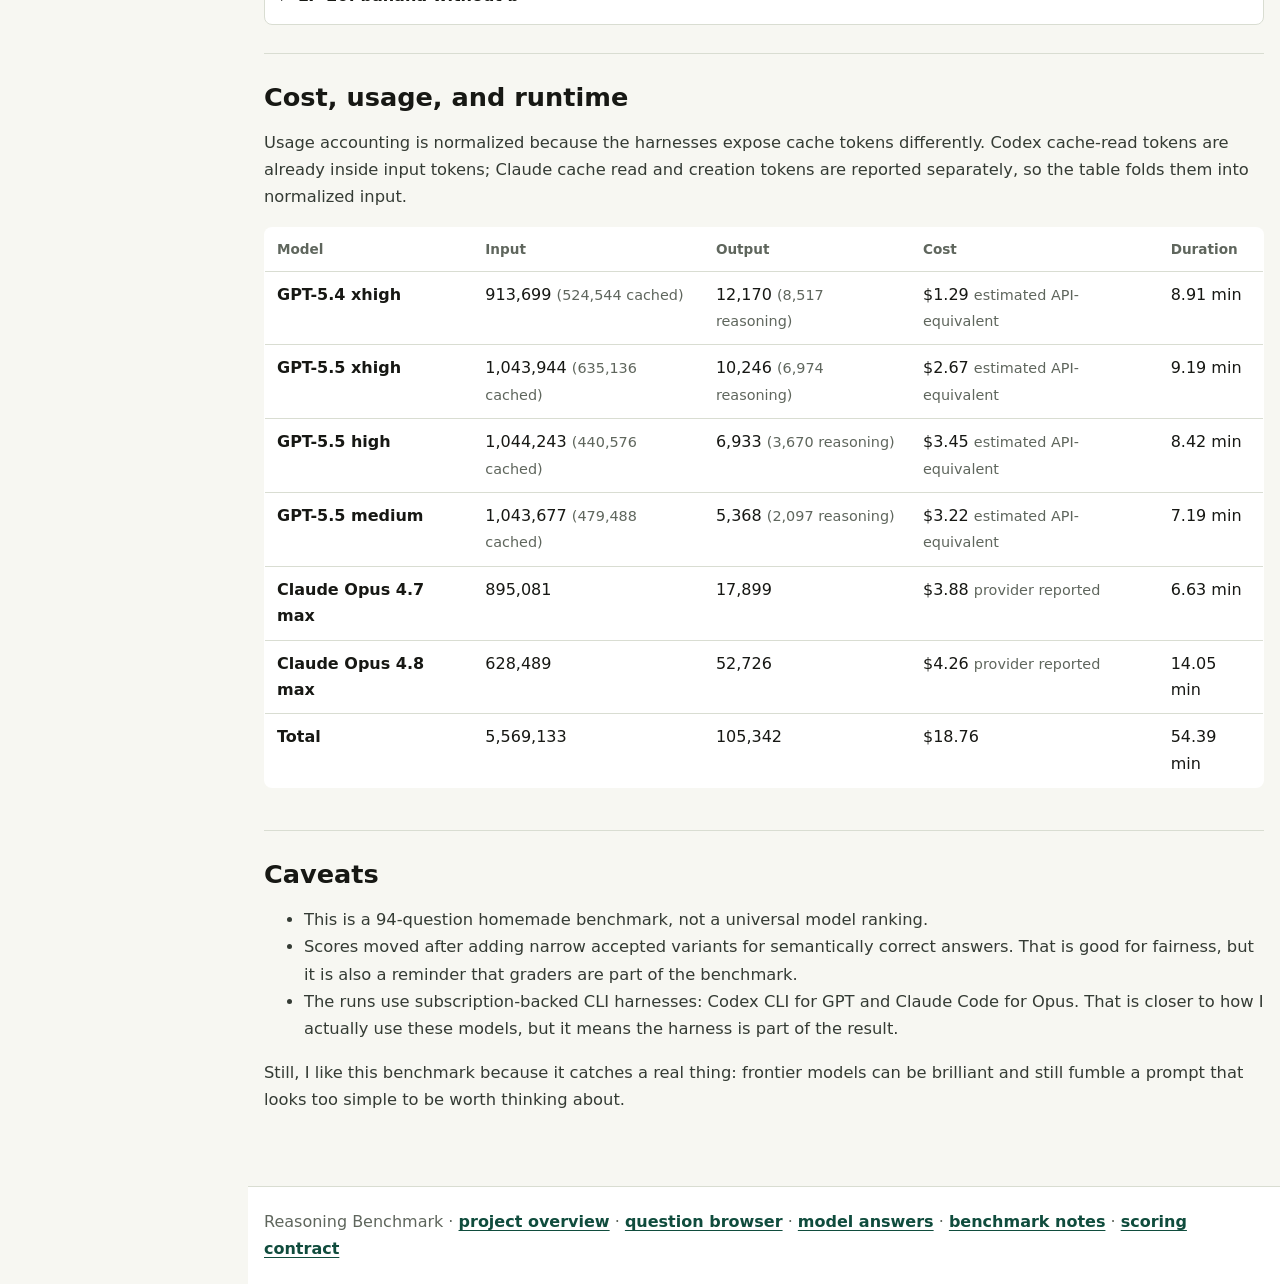
==== commit 4ff1231c: "docs: polish benchmark run report" ====
--- a/docs/runs/gpt-opus-2026-05/index.html
+++ b/docs/runs/gpt-opus-2026-05/index.html
@@ -3,7 +3,11 @@
   <head>
     <meta charset="utf-8">
     <meta name="viewport" content="width=device-width, initial-scale=1">
-    <title>A tiny reasoning benchmark where everyone mostly tied</title>
+    <title>GPT vs Opus frontier model reasoning benchmark report</title>
+    <meta
+      name="description"
+      content="A May 2026 reasoning benchmark report comparing GPT-5.4, GPT-5.5, Claude Opus 4.7, and Claude Opus 4.8 across 94 short prompts with score, cost, latency, usage, and miss-pattern measurements."
+    >
     <link rel="stylesheet" href="../../site.css">
     <script src="../../theme.js" defer></script>
     <style>
@@ -70,8 +74,8 @@
       h1 {
         margin: 0;
         max-width: 820px;
-        font-size: clamp(2.25rem, 5.5vw, 5rem);
-        line-height: 0.96;
+        font-size: var(--docs-h1-size);
+        line-height: 1.08;
         letter-spacing: 0;
       }
 
@@ -162,13 +166,14 @@
 
       h2 {
         margin: 0 0 12px;
-        font-size: clamp(1.55rem, 3vw, 2.35rem);
+        font-size: var(--docs-h2-size);
+        line-height: 1.2;
         letter-spacing: 0;
       }
 
       h3 {
         margin: 18px 0 8px;
-        font-size: 1.05rem;
+        font-size: var(--docs-h3-size);
       }
 
       p,
@@ -357,12 +362,12 @@
       <div class="wrap hero">
         <div>
           <nav class="breadcrumbs" aria-label="Breadcrumbs"><a href="../../index.html">Docs</a><span>/</span><span>Runs</span><span>/</span><span>GPT/Opus May 2026</span></nav>
-          <p class="eyebrow">Reasoning benchmark · 94 short prompts</p>
-          <h1>A tiny reasoning benchmark where everyone mostly tied</h1>
+          <p class="eyebrow">Historical run · GPT vs Opus · May 2026</p>
+          <h1>GPT vs Opus frontier model reasoning benchmark report</h1>
           <p class="lede">
-            I wanted a quick read on a very specific failure mode: can frontier models
-            handle small, obvious-looking prompts without pattern-matching themselves
-            into the wrong answer?
+            Six GPT and Claude Opus CLI runs went through the same 94 short reasoning
+            prompts. This report keeps the comparison practical: score, cost, latency,
+            token usage, and the handful of prompts that still split the field.
           </p>
           <div class="actions">
             <a class="button primary" href="#results">Jump to results</a>
@@ -373,22 +378,22 @@
           </div>
         </div>
 
-        <div class="scoreboard" aria-label="Topline scores">
+        <div class="scoreboard" aria-label="Run measurements">
           <div class="score-card">
-            <strong>93/94</strong>
-            <span>GPT-5.4 xhigh, GPT-5.5 high/xhigh, and Opus 4.7 max</span>
+            <strong>6</strong>
+            <span>frontier model runs across GPT and Claude Opus harnesses</span>
           </div>
           <div class="score-card">
-            <strong>92/94</strong>
-            <span>GPT-5.5 medium and Opus 4.8 max</span>
+            <strong>94</strong>
+            <span>default-suite reasoning prompts scored per run</span>
           </div>
           <div class="score-card">
-            <strong>90</strong>
-            <span>questions all six runs answered correctly</span>
+            <strong>$18.76</strong>
+            <span>normalized total cost across all six CLI runs</span>
           </div>
           <div class="score-card">
-            <strong>0</strong>
-            <span>questions all six runs missed</span>
+            <strong>54.39m</strong>
+            <span>combined wall-clock runtime across the comparison</span>
           </div>
         </div>
       </div>
@@ -398,24 +403,57 @@
       <article>
         <section>
           <p>
-            This is not a grand leaderboard. It is a small, slightly annoying benchmark
-            full of things like modified riddles, literal wording traps, social cues,
-            physical common sense, and goal-grounding prompts.
+            This historical run compares GPT-5.4, GPT-5.5, Claude Opus 4.7, and
+            Claude Opus 4.8 on the benchmark's default 94-question suite. The
+            prompts are short on purpose: modified riddles, literal wording
+            traps, social cues, physical common sense, temporal state, and
+            goal-grounding cases.
           </p>
           <p>
-            The fun part is that the prompts are short. No giant context window. No
-            tool use. No elaborate benchmark harness magic. Just: here is a sentence
-            that a human would usually resolve in half a second. Please do not overthink it.
+            I would not read this as a universal model ranking. It is more useful
+            as a compact run report: score, accuracy, cost per correct answer,
+            correct answers per minute, total usage, runtime, and where the misses
+            actually landed.
           </p>
           <div class="note">
-            <strong>The headline:</strong> the six-run view is still tightly packed.
-            GPT-5.5 high and xhigh both tie the top score, medium lands one question
-            back, and the remaining misses show where effort changes helped.
+            <strong>Quick read:</strong> the raw scores are tightly packed. Four
+            runs finished at 93/94, two finished at 92/94, 90 prompts were
+            correct across every run, and no prompt was missed by all six models.
           </div>
         </section>
 
+        <section>
+          <h2>Run profile</h2>
+          <div class="grid">
+            <div class="mini-card">
+              <strong>Suite</strong>
+              <p>Default reasoning suite: 94 prompts from the full 144-question dataset.</p>
+            </div>
+            <div class="mini-card">
+              <strong>Models</strong>
+              <p>GPT-5.4 xhigh; GPT-5.5 medium, high, and xhigh; Opus 4.7 max; Opus 4.8 max.</p>
+            </div>
+            <div class="mini-card">
+              <strong>Harnesses</strong>
+              <p>Codex CLI for GPT, Claude Code for Opus. The CLI path is part of the measurement.</p>
+            </div>
+            <div class="mini-card">
+              <strong>Scoring</strong>
+              <p>Each final answer was scored against expected answers plus narrow accepted variants.</p>
+            </div>
+            <div class="mini-card">
+              <strong>Measured</strong>
+              <p>Correct answers, accuracy, cost, cost per correct, tokens, wall-clock duration, and miss overlap.</p>
+            </div>
+            <div class="mini-card">
+              <strong>Artifacts</strong>
+              <p>The full model-answer table sits beside this report for audit and spot checks.</p>
+            </div>
+          </div>
+        </section>
+
         <section id="results">
-          <h2>Leaderboard</h2>
+          <h2>Result matrix</h2>
           <table>
             <thead>
               <tr>
@@ -479,11 +517,43 @@
             </tbody>
           </table>
           <p>
-            If you rank by raw score, GPT-5.4 xhigh, GPT-5.5 high, GPT-5.5 xhigh,
-            and Opus 4.7 max tie. If you include cost efficiency, GPT-5.4 xhigh is
-            still the clean value winner. If you rank by wall-clock speed, Opus 4.7
-            max wins overall and GPT-5.5 medium is the fastest GPT run.
+            Score alone produces a near tie: GPT-5.4 xhigh, GPT-5.5 high,
+            GPT-5.5 xhigh, and Opus 4.7 max all finish at 93/94. The measurement
+            differences show up in efficiency. GPT-5.4 xhigh has the lowest cost
+            per correct answer, Opus 4.7 max has the highest correct answers per
+            minute, and Opus 4.8 max was the slowest and most expensive per correct
+            answer in this run.
           </p>
+        </section>
+
+        <section>
+          <h2>Measurement summary</h2>
+          <div class="grid">
+            <div class="mini-card">
+              <strong>Score spread</strong>
+              <p>Only one point separates the six runs: four at 93/94 and two at 92/94.</p>
+            </div>
+            <div class="mini-card">
+              <strong>Agreement</strong>
+              <p>90 prompts were answered correctly by every run. The observed misses came from 4 prompts.</p>
+            </div>
+            <div class="mini-card">
+              <strong>Best value</strong>
+              <p>GPT-5.4 xhigh: 93/94 at roughly $0.014 per correct answer.</p>
+            </div>
+            <div class="mini-card">
+              <strong>Fastest run</strong>
+              <p>Opus 4.7 max: 93/94 in 6.63 minutes, or 14.03 correct answers per minute.</p>
+            </div>
+            <div class="mini-card">
+              <strong>Highest total cost</strong>
+              <p>Opus 4.8 max: $4.26, with the highest cost per correct answer at $0.046.</p>
+            </div>
+            <div class="mini-card">
+              <strong>Longest runtime</strong>
+              <p>Opus 4.8 max: 14.05 minutes, more than twice as long as Opus 4.7.</p>
+            </div>
+          </div>
         </section>
 
         <section>
@@ -517,7 +587,7 @@
         </section>
 
         <section>
-          <h2>The four prompts that still separated them</h2>
+          <h2>Miss analysis</h2>
           <details open>
             <summary>GG-01: the car wash</summary>
             <div class="case-body">
@@ -539,7 +609,7 @@
             <div class="case-body">
               <p><strong>Prompt:</strong> A stage magician pretends to saw a person in half during a trick. How many people are there after the trick?</p>
               <p><strong>Expected:</strong> One person, assuming it is a stage trick.</p>
-              <p><strong>Misses:</strong> all three GPT-5.5 effort settings and Opus 4.8 counted the magician too. That is not crazy, but it misses what the question is really asking.</p>
+              <p><strong>Misses:</strong> all three GPT-5.5 effort settings and Opus 4.8 counted the magician too. Fair enough at a glance; still the wrong read of what the question is asking.</p>
             </div>
           </details>
           <details>
@@ -547,17 +617,18 @@
             <div class="case-body">
               <p><strong>Prompt:</strong> Say "banana" without using the letter b.</p>
               <p><strong>Expected:</strong> <code>anana</code></p>
-              <p><strong>Misses:</strong> both Opus runs argued that spoken words do not use letters. Clever, but not the intended transformation.</p>
+              <p><strong>Misses:</strong> both Opus runs argued that spoken words do not use letters. Clever answer, wrong transformation.</p>
             </div>
           </details>
         </section>
 
         <section>
-          <h2>Cost and usage</h2>
+          <h2>Cost, usage, and runtime</h2>
           <p>
             Usage accounting is normalized because the harnesses expose cache tokens
             differently. Codex cache-read tokens are already inside input tokens; Claude
-            cache read and creation tokens are separate and included in normalized input.
+            cache read and creation tokens are reported separately, so the table folds
+            them into normalized input.
           </p>
           <table>
             <thead>
--- a/docs/site.css
+++ b/docs/site.css
@@ -23,6 +23,9 @@
   --amber: #9a5b11;
   --red: #9e3b3b;
   --shadow: 0 12px 40px rgba(23, 24, 20, 0.08);
+  --docs-h1-size: clamp(2rem, 3.4vw, 3.1rem);
+  --docs-h2-size: clamp(1.32rem, 2vw, 1.65rem);
+  --docs-h3-size: 1.05rem;
   font-family: Inter, ui-sans-serif, system-ui, -apple-system, BlinkMacSystemFont, "Segoe UI", sans-serif;
 }
 
@@ -267,16 +270,16 @@
   margin: 0;
   max-width: 860px;
   color: var(--ink);
-  font-size: clamp(2.1rem, 4vw, 3.25rem);
+  font-size: var(--docs-h1-size);
   font-weight: 700;
-  line-height: 1.06;
+  line-height: 1.08;
   letter-spacing: 0;
 }
 
 h2 {
   margin: 0 0 12px;
   color: var(--ink);
-  font-size: clamp(1.35rem, 2vw, 1.55rem);
+  font-size: var(--docs-h2-size);
   font-weight: 600;
   line-height: 1.2;
   letter-spacing: 0;
@@ -285,7 +288,7 @@
 h3 {
   margin: 0 0 8px;
   color: var(--ink);
-  font-size: 1.1rem;
+  font-size: var(--docs-h3-size);
   font-weight: 600;
 }
 
